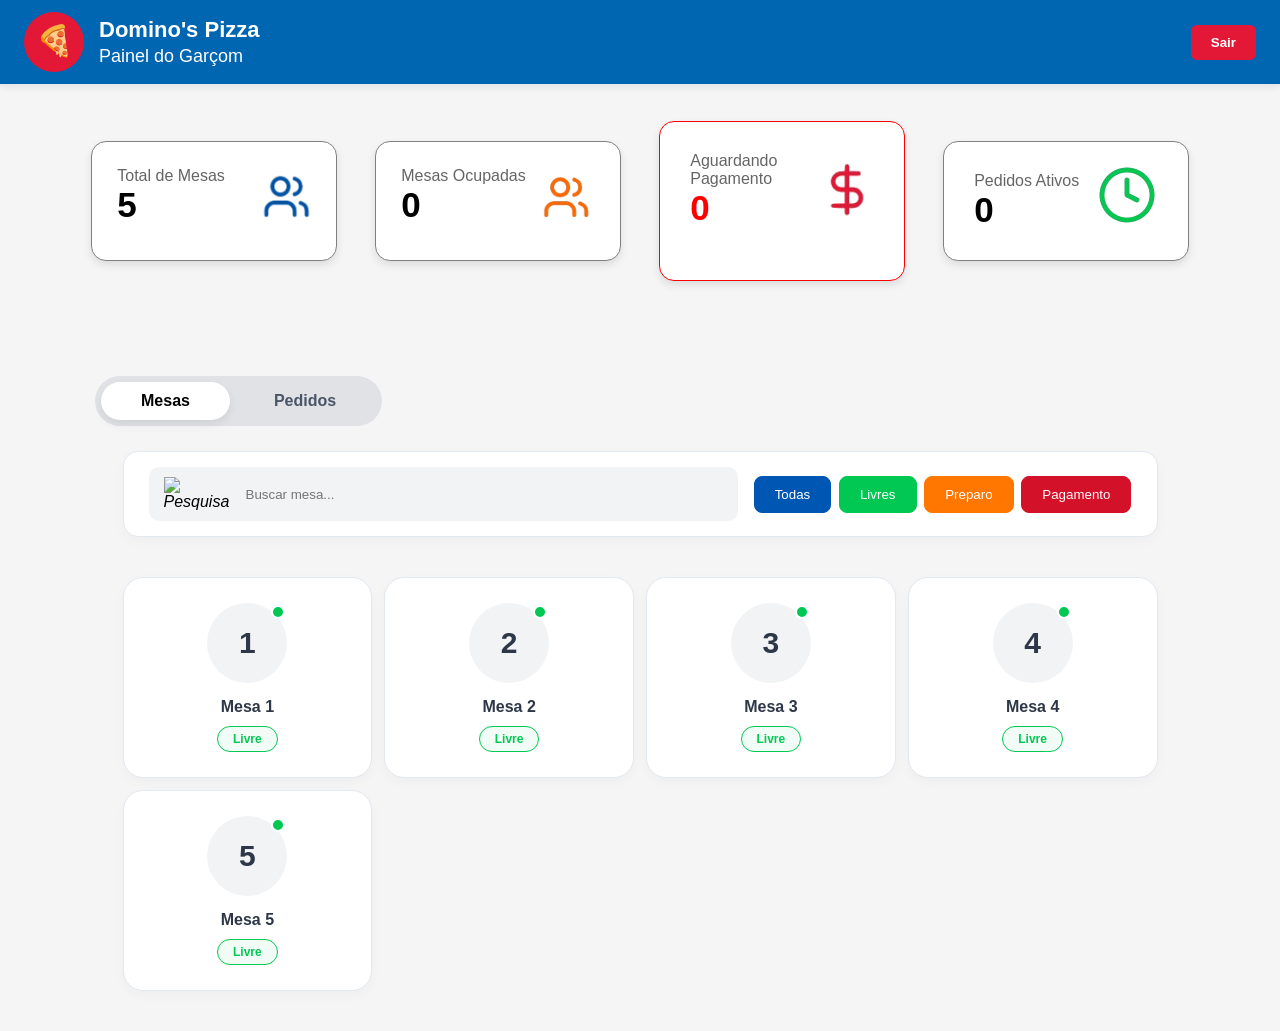
==== garcom_mesas.html @ 7661974e "primeiro commit" ====
<!DOCTYPE html>
<html lang="pt-br">

<head>
  <meta charset="UTF-8">
  <meta name="viewport" content="width=device-width, initial-scale=1.0">
  <link rel="stylesheet" href="garcom_mesas.css">
  <title>Painel do Garçom</title>
</head>

<body>

  <main class="conteudo-principal-fixo">

    <header class="navbar">
      <div class="header-left">
        <div class="logo-badge">
          <div class="logo-icon">🍕</div>
          <div class="title-area">
            <h1>Domino's Pizza</h1>
            <p class="mp">Painel do Garçom</p>
          </div>
        </div>
      </div>
      <div class="actions-section">
        <button class="logout-btn">
          <span>Sair</span>
        </button>
      </div>
    </header>

    <div class="centralizador">
      <div class="dashboard-cards">

        <div class="container-mesas">
          <p>Total de Mesas</p>
          <h2>5</h2>
          <div class="icon">
            <img src="./assets/pessoa azul.png" width="50" alt="Logo Mesas Azul">
          </div>
        </div>

        <div class="container-mesas-ocupadas">
          <p>Mesas Ocupadas</p>
          <h2>0</h2>
          <div class="icon">
            <img src="./assets/pessoa laranja.png" alt="Logo Mesas Ocupadas Laranja" width="60">
          </div>
        </div>

        <div class="container-mesas-pagamento">
          <p>Aguardando
          <p>Pagamento</p>
          </p>
          <h2>0</h2>
          <div class="icon">
            <img src="./assets/logo pagamento vermelho.png" alt="Logo Pagamento Vermelho" width="50">
          </div>
        </div>

        <div class="container-mesas-pedidos">
          <p>Pedidos Ativos</p>
          <h2>0</h2>
          <div class="icon">
            <img src="./assets/relogio verde.png" alt="">
          </div>
        </div>

      </div>
    </div>

    <div class="secao-mesas">

      <div class="abas-navegacao">
        <button class="aba-mesas">Mesas</button>
        <button class="aba-pedidos">Pedidos</button>
      </div>

      <div class="barra-filtros">
        <div class="campo-busca">
          <i class="icon-search"><img src="https://img.icons8.com/fluency-systems-regular/48/search--v1.png" width="20"
              alt="Pesquisa"></i> <input type="text" placeholder="Buscar mesa...">
        </div>
        <div class="botoes-filtro"></div>
        <button class="btn-filtro active">Todas</button>
        <button class="btn-filtro verde">Livres</button>
        <button class="btn-filtro laranja">Preparo</button>
        <button class="btn-filtro vermelho">Pagamento</button>
      </div>


      <div class="container-grid-mesas">

        <div class="bloco-card-mesa">
          <div class="bola-cinza-mesa">
            <span class="texto-numero-mesa">1</span>
            <span class="status-bolinha-verde"></span>
          </div>
          <p class="nome-texto-mesa">Mesa 1</p>
          <span class="etiqueta-status-livre">Livre</span>
        </div>

        <div class="bloco-card-mesa">
          <div class="bola-cinza-mesa">
            <span class="texto-numero-mesa">2</span>
            <span class="status-bolinha-verde"></span>
          </div>
          <p class="nome-texto-mesa">Mesa 2</p>
          <span class="etiqueta-status-livre">Livre</span>
        </div>

        <div class="bloco-card-mesa">
          <div class="bola-cinza-mesa">
            <span class="texto-numero-mesa">3</span>
            <span class="status-bolinha-verde"></span>
          </div>
          <p class="nome-texto-mesa">Mesa 3</p>
          <span class="etiqueta-status-livre">Livre</span>
        </div>

        <div class="bloco-card-mesa">
          <div class="bola-cinza-mesa">
            <span class="texto-numero-mesa">4</span>
            <span class="status-bolinha-verde"></span>
          </div>
          <p class="nome-texto-mesa">Mesa 4</p>
          <span class="etiqueta-status-livre">Livre</span>
        </div>

        <div class="bloco-card-mesa">
          <div class="bola-cinza-mesa">
            <span class="texto-numero-mesa">5</span>
            <span class="status-bolinha-verde"></span>
          </div>
          <p class="nome-texto-mesa">Mesa 5</p>
          <span class="etiqueta-status-livre">Livre</span>
        </div>

      </div>
    </div>
  </main>

</body>

</html>
---- garcom_mesas.css ----
:root {
    --dominos-blue: #0066b2;
    --dominos-red: #e31837;
}

* {
    margin: 0;
    border: 0;
    font-family:'Segoe UI', Tahoma, Geneva, Verdana, sans-serif
}

body {
  margin: 0;
  width: 100%;
  min-height: 100vh;
  background-color: #f5f5f5;
  overflow-x: hidden;
}

main {
  width: 100%;
}

.conteudo-principal-fixo {
  width: 100%;
}

.centralizador {
  width: 100%;
  max-width: 1400px;
  margin: 0 auto;
  padding: 0 20px;
}

.navbar {
    background: var(--dominos-blue); 
    padding: 12px 24px;
    display: flex;
    justify-content: space-between;
    align-items: center;
    width: 100%;
    box-shadow: 0 2px 8px rgba(0, 0, 0, 0.08);
    border-bottom: 1px solid #e5e7eb;
}

.header-left,
.logo-badge,
.actions-section {
    display: flex;
    align-items: center;
}

.header-left {
    display: flex;
    align-items: center;
    gap: 15px;
}

.logo-badge {
    display: flex;
    align-items: center;
    gap: 15px;
}

.logo-icon {
    width: 60px;
    height: 60px;
    background: #e31837;
    border-radius: 50%;
    display: flex;
    align-items: center;
    justify-content: center;
    font-size: 30px;
    line-height: 1;
    flex-shrink: 0;
    padding-bottom: 2px;
}

.title-area {
    display: flex;
    flex-direction: column;
}

.title-area h1 {
    color: white;
    font-size: 22px;
    font-weight: 700;
    line-height: 1.2;
}

.mp {
    color: white;
    font-size: 18px;
    margin-top: 2px;
}

.actions-section {
    display: flex;
    align-items: center;
    gap: 20px;
    margin-left: auto;
}

.actions-section img {
    cursor: pointer;
}

.logout-btn {
    padding: 10px 20px;
    background: #E31837;
    color: white;
    border: none;
    border-radius: 6px;
    cursor: pointer;
    font-weight: bold;
    transition: background 0.3s;
}

.logout-btn:hover {
    background: #c91530;
}

.logout {
  margin-left: 20px;
  margin-right: -48px;
}

.fas-fa-sign-out-alt {
  margin-right: 50px;
}

.container-mesas {
    width: 22%;
    margin: 50px auto;
    background-color: #ffffff;
    border: 1px solid gray;
    box-shadow: 0 4px 8px rgba(0, 0, 0, 0.1);
    padding: 25px;
    text-align: left;
    border-radius: 15px;
}

.container-mesas p {
  opacity: 0.6;
}

.container-mesas .icon {
  display: flex;
  align-items: baseline;
  gap: 150px;
}

.container-mesas .icon img {
  margin-left: auto;
  margin-top: -58px;
}

.container-mesas h2 {
  font-size: 35px;
}

.dashboard-cards {
  display: flex;
  justify-content: center;
  gap: 20px;
  width: 90%;
  margin: 65px auto;
  margin-top: 6px;
}

.container-mesas-ocupadas {
    width: 22%;
    margin: 50px auto;
    background-color: #ffffff;
    border: 1px solid gray;
    box-shadow: 0 4px 8px rgba(0, 0, 0, 0.1);
    padding: 25px;
    text-align: left;
    border-radius: 15px;
}

.container-mesas-ocupadas p {
  opacity: 0.6;
}

.container-mesas-ocupadas h2 {
  font-size: 35px;
}

.container-mesas-ocupadas .icon {
  display: flex;
  align-items: baseline;
  gap: 150px;
}

.container-mesas-ocupadas .icon img {
  margin-left: auto;
  margin-top: -58px;
}

.container-mesas-pagamento {
    width: 22%;
    margin: 30px auto;
    background-color: #ffffff;
    border: 1.5px solid red;
    box-shadow: 0 4px 8px rgba(0, 0, 0, 0.1);
    padding: 30px;
    text-align: left;
    border-radius: 15px;
}

.container-mesas-pagamento .icon {
  display: flex;
  align-items: baseline;
  gap: 150px;
}

.container-mesas-pagamento p {
  opacity: 0.6;
}

.container-mesas-pagamento h2 {
  font-size: 35px;
  color: red;
}

.container-mesas-pagamento .icon img {
  margin-left: auto;
  margin-top: -69px;
}


.container-mesas-pedidos {
    width: 22%;
    margin: 50px auto;
    background-color: #ffffff;
    border: 1.5px solid gray;
    box-shadow: 0 4px 8px rgba(0, 0, 0, 0.1);
    padding: 30px;
    text-align: left;
    border-radius: 15px;
}

.container-mesas-pedidos .icon {
  display: flex;
  align-items: baseline;
  gap: 150px;
}

.container-mesas-pedidos p {
  opacity: 0.6;
}

.container-mesas-pedidos h2 {
  font-size: 35px;
}

.container-mesas-pedidos .icon img {
  margin-left: auto;
  margin-top: -69px;
}

.secao-mesas {
  max-width: 1200px;
  margin: 0 auto;
  padding: 0 25px;
}

.abas-navegacao {
  background-color: #e0e2e6;
  padding: 6px;
  border-radius: 30px;
  width: fit-content;
  margin-bottom: 25px;
  display: flex;
  flex-direction: row;  
  gap: 4px;
  margin-left: 30px;
}

.aba {
  border: none;
  background: transparent;
  padding: 10px 35px;
  font-size: 16px;
  font-weight: 600;
  cursor: pointer;
  border-radius: 25px;
  color: #333;
  transition: all 0.2s ease;
}

.aba-active {
  background-color: white;
  box-shadow: 0 2px 6px rgba(0, 0, 0, 0.1);
}

.aba-mesas {
  background-color: #ffffff;
  border: none;
  outline: none;
  padding: 10px 40px; 
  border-radius: 30px; 
  font-size: 16px;
  font-weight: 600;
  color: #000000;
  cursor: pointer;
  box-shadow: 0 4px 10px rgba(0, 0, 0, 0.08);
  width: auto;
  display: inline-block;
}

.aba-pedidos {
  background-color: transparent; 
  border: none;
  outline: none;
  box-shadow: none;
  padding: 10px 40px; 
  border-radius: 30px; 
  font-size: 16px;
  font-weight: 600;
  color: #4a5568;
  cursor: pointer;
  width: auto;
  display: inline-block;
}

.barra-filtros {
  display: flex;
  align-items: center;
  justify-content: space-between;
  width: 90%;
  max-width: 1150px;
  margin: 0 auto 30px auto;
  background-color: white;
  padding: 15px 25px;
  border-radius: 15px;
  border: 1px solid #e2e8f0;
  box-shadow: 0 4px 12px rgba(0, 0, 0, 0.03);
  margin-bottom: 30px;

}

.campo-busca {
  display: flex;
  align-items: center;
  background-color: #f1f3f5;
  padding: 10px 15px;
  border-radius: 10px;
  width: 60%;
}

.campo-busca input {
  border: none;
  background: transparent;
  margin-left: 10px;
  width: 100%;
  outline: none;
}

.botoes-filtro {
  display: flex;
  gap: 10px;
}

.btn-filtro {
  border: 1px solid #e2e8f0;
  background-color: white;
  padding: 10px 20px;
  border-radius: 8px;
  font-weight: 500;
  cursor: pointer;
}

.btn-filtro.active {
  background-color: #0056b3;
  color: white;
  border-color: #0056b3;
}

.btn-filtro.verde {
  background-color: #00C853;
  color: white;
  border-color: #00C853;
}

.btn-filtro.laranja {
  background-color: #FF7600;
  color: white;
  border-color: #FF7600;
}

.btn-filtro.vermelho {
  background-color: #D3122A;
  color: white;
  border-color: #D3122A;
}

.container-grid-mesas {
  display: grid;
  grid-template-columns: repeat(auto-fill, minmax(200px, 1fr));
  width: 90%;
  max-width: 1200px;
  margin: 40px auto;
  justify-content: center;
  gap: 12px;
}

.bloco-card-mesa {
  background-color: #ffffff;
  border: 1px solid #e2e8f0;
  border-radius: 20px;
  padding: 25px;
  display: flex;
  flex-direction: column;
  align-items: center;
  justify-content: center;
  text-align: center;
  box-shadow: 0 4px 12px rgba(0, 0, 0, 0.03);
}

.bola-cinza-mesa {
  position: relative;
  width: 80px;
  height: 80px;
  background-color: #f1f3f5;
  border-radius: 50%;
  
  display: flex;
  align-items: center;
  justify-content: center;
  margin: 0 auto 15px auto;
}

.texto-numero-mesa {
  font-size: 30px; 
  font-weight: bold;
  color: #2d3748;
}

.status-bolinha-verde {
  position: absolute;
  top: 2px;
  right: 2px;
  width: 14px;
  height: 14px;
  border-radius: 50%;
  background-color: #00c853;
  border: 2px solid #ffffff; 
  z-index: 5;
}

.nome-texto-mesa {
  font-weight: 600;
  color: #2d3748;
  margin: 0 0 10px 0;
}

.etiqueta-status-livre {
  display: inline-block;
  padding: 5px 15px;
  border-radius: 15px;
  font-size: 12px;
  margin-right: 0px;
  font-weight: bold;
  border: 1px solid #00c853;
  color: #00c853;
  background-color: rgba(0, 200, 83, 0.05);
}

* {
  box-sizing: border-box;
}

@media (max-width: 1024px) {

  .dashboard-cards {
    flex-wrap: wrap;
    justify-content: center;
  }

  .container-mesas,
  .container-mesas-ocupadas,
  .container-mesas-pagamento,
  .container-mesas-pedidos {
    width: 42%;
  }

  .barra-filtros {
    flex-wrap: wrap;
    gap: 15px;
  }

  .campo-busca {
    width: 100%;
  }

  .container-grid-mesas {
    grid-template-columns: repeat(2, 1fr);
  }
}

@media (max-width: 768px) {

  .navbar {
    flex-direction: row;
    justify-content: space-between;
    align-items: center;
  }

  .dashboard-cards {
    flex-direction: column;
    align-items: center;
    width: 100%;
  }

  .container-mesas,
  .container-mesas-ocupadas,
  .container-mesas-pagamento,
  .container-mesas-pedidos {
    width: 90%;
    margin: 10px 0;
  }

  .container-mesas .icon,
  .container-mesas-ocupadas .icon,
  .container-mesas-pagamento .icon,
  .container-mesas-pedidos .icon {
    gap: 0;
  }

  .secao-mesas {
    padding: 0 10px;
  }

  .abas-navegacao {
    margin-left: 0;
    width: 100%;
    justify-content: center;
  }

  .barra-filtros {
    flex-direction: column;
    align-items: stretch;
    width: 100%;
  }

  .campo-busca {
    width: 100%;
  }

  .botoes-filtro {
    justify-content: center;
    flex-wrap: wrap;
  }

  .container-grid-mesas {
    grid-template-columns: 1fr 1fr;
    width: 100%;
  }

  span {
    margin-right: 0;
  }

  .logout {
    margin-right: 0;
  }
}

@media (max-width: 480px) {

   .title-area h1 {
        font-size: 24px;
    }

    .mp {
        font-size: 14px;
    }

  .brand-name {
    font-size: 18px;
  }

  .subtitle {
    font-size: 12px;
  }

  .container-mesas,
  .container-mesas-ocupadas,
  .container-mesas-pagamento,
  .container-mesas-pedidos {
    width: 100%;
    padding: 20px;
  }

  .container-mesas h2,
  .container-mesas-ocupadas h2,
  .container-mesas-pagamento h2,
  .container-mesas-pedidos h2 {
    font-size: 28px;
  }

  .abas-navegacao {
    flex-direction: column;
    align-items: stretch;
    width: 100%;
  }

  .aba-mesas,
  .aba-pedidos {
    width: 100%;
  }

  .barra-filtros {
    padding: 15px;
  }

  .btn-filtro {
    width: 100%;
  }

  .container-grid-mesas {
    grid-template-columns: 1fr;
  }

  .texto-numero-mesa {
    padding-left: 0;
  }

  .container-mesas .icon img,
  .container-mesas-ocupadas .icon img,
  .container-mesas-pagamento .icon img,
  .container-mesas-pedidos .icon img {
    width: 40px;
  }
}
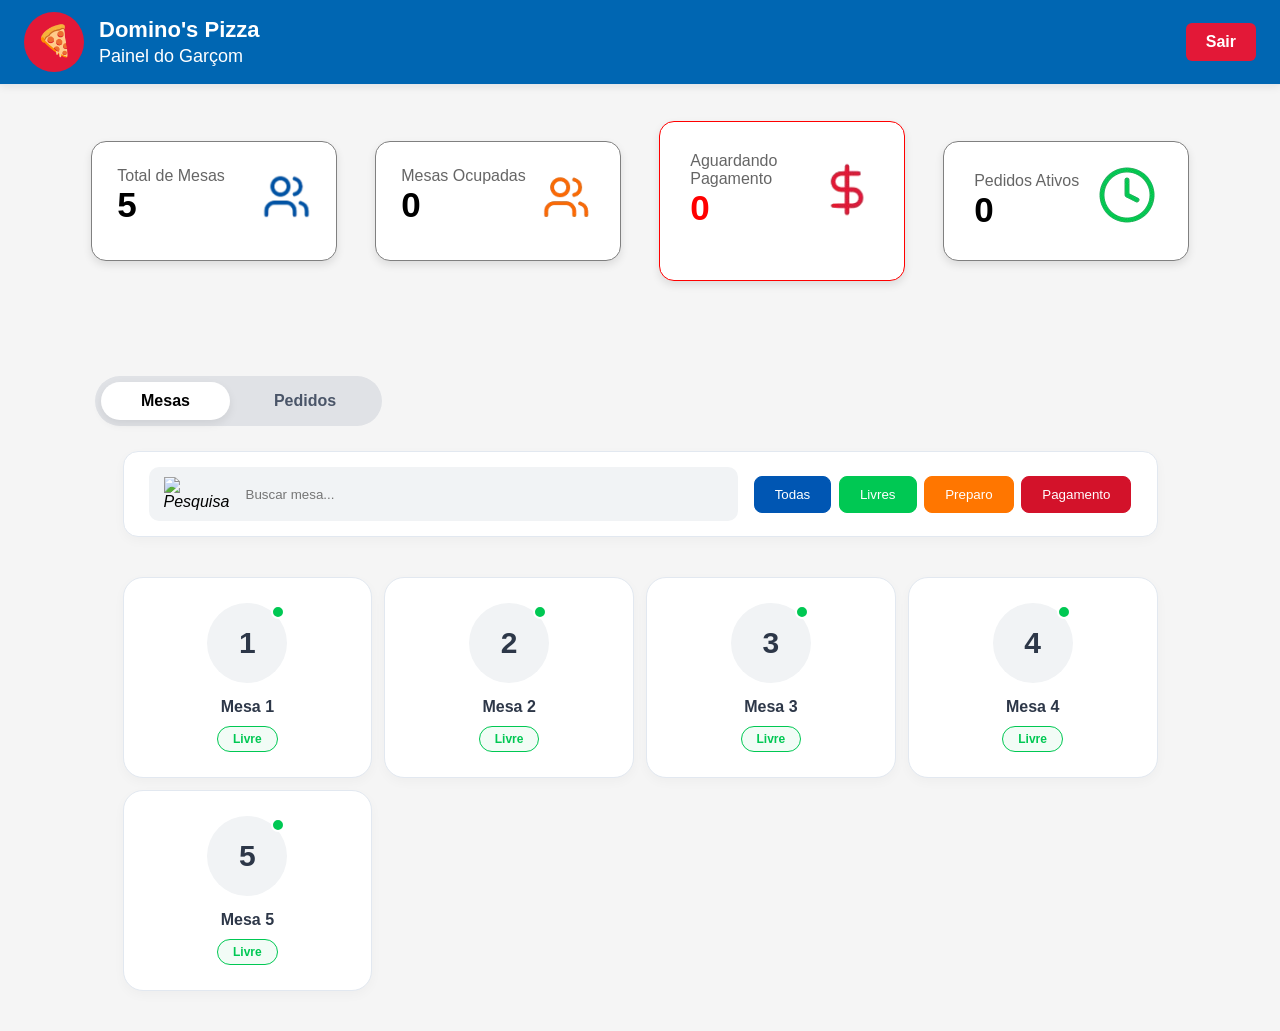
==== commit 7fb16f65: "Ajustes de botões" ====
--- a/garcom_mesas.html
+++ b/garcom_mesas.html
@@ -23,9 +23,7 @@
         </div>
       </div>
       <div class="actions-section">
-        <button class="logout-btn">
-          <span>Sair</span>
-        </button>
+        <a href="index.html" class="logout-btn">Sair</a>
       </div>
     </header>
 
@@ -72,8 +70,8 @@
     <div class="secao-mesas">
 
       <div class="abas-navegacao">
-        <button class="aba-mesas">Mesas</button>
-        <button class="aba-pedidos">Pedidos</button>
+        <a href="garcom_mesas.html" class="aba-mesas">Mesas</a>
+        <a href="garcom_pedidos.html" class="aba-pedidos">Pedidos</a>
       </div>
 
       <div class="barra-filtros">
--- a/garcom_mesas.css
+++ b/garcom_mesas.css
@@ -114,6 +114,8 @@
     cursor: pointer;
     font-weight: bold;
     transition: background 0.3s;
+    text-decoration: none;
+    display: inline-block;
 }
 
 .logout-btn:hover {
@@ -308,6 +310,7 @@
   box-shadow: 0 4px 10px rgba(0, 0, 0, 0.08);
   width: auto;
   display: inline-block;
+  text-decoration: none;
 }
 
 .aba-pedidos {
@@ -323,6 +326,7 @@
   cursor: pointer;
   width: auto;
   display: inline-block;
+  text-decoration: none;
 }
 
 .barra-filtros {
